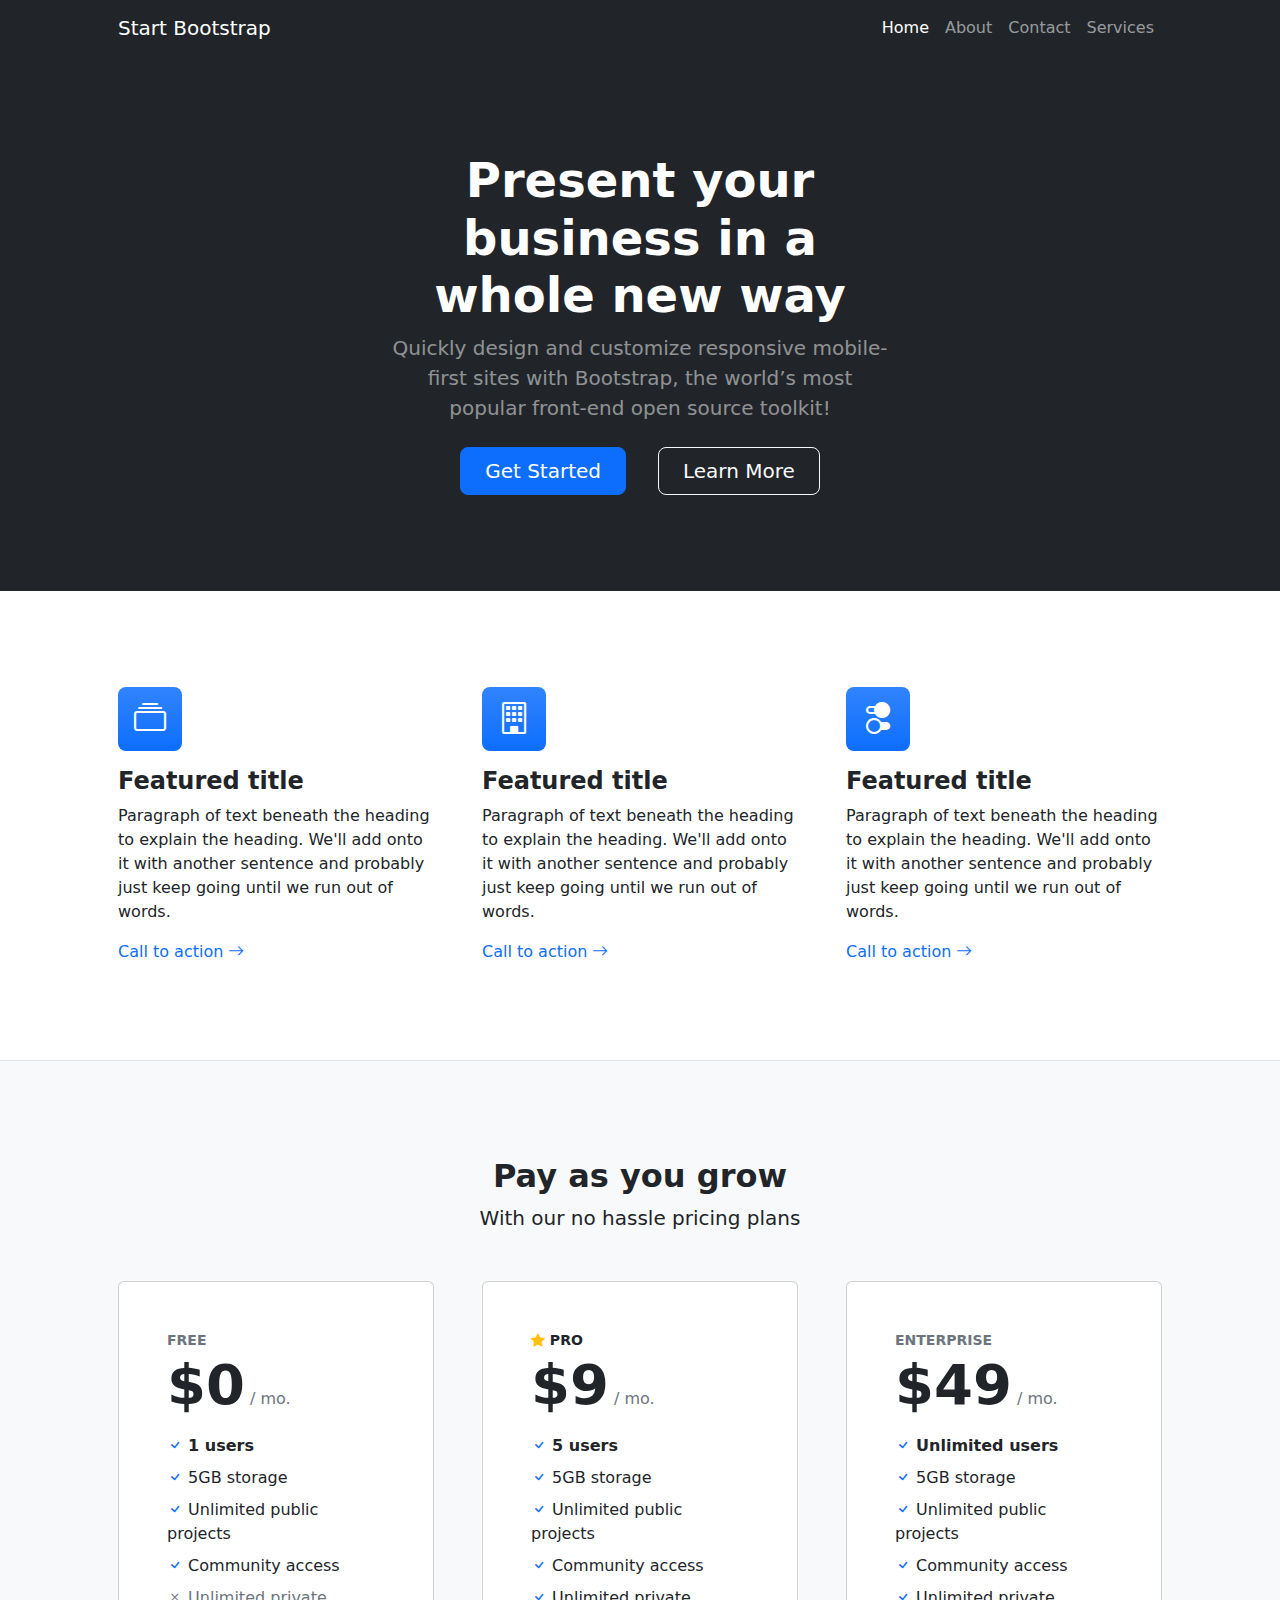
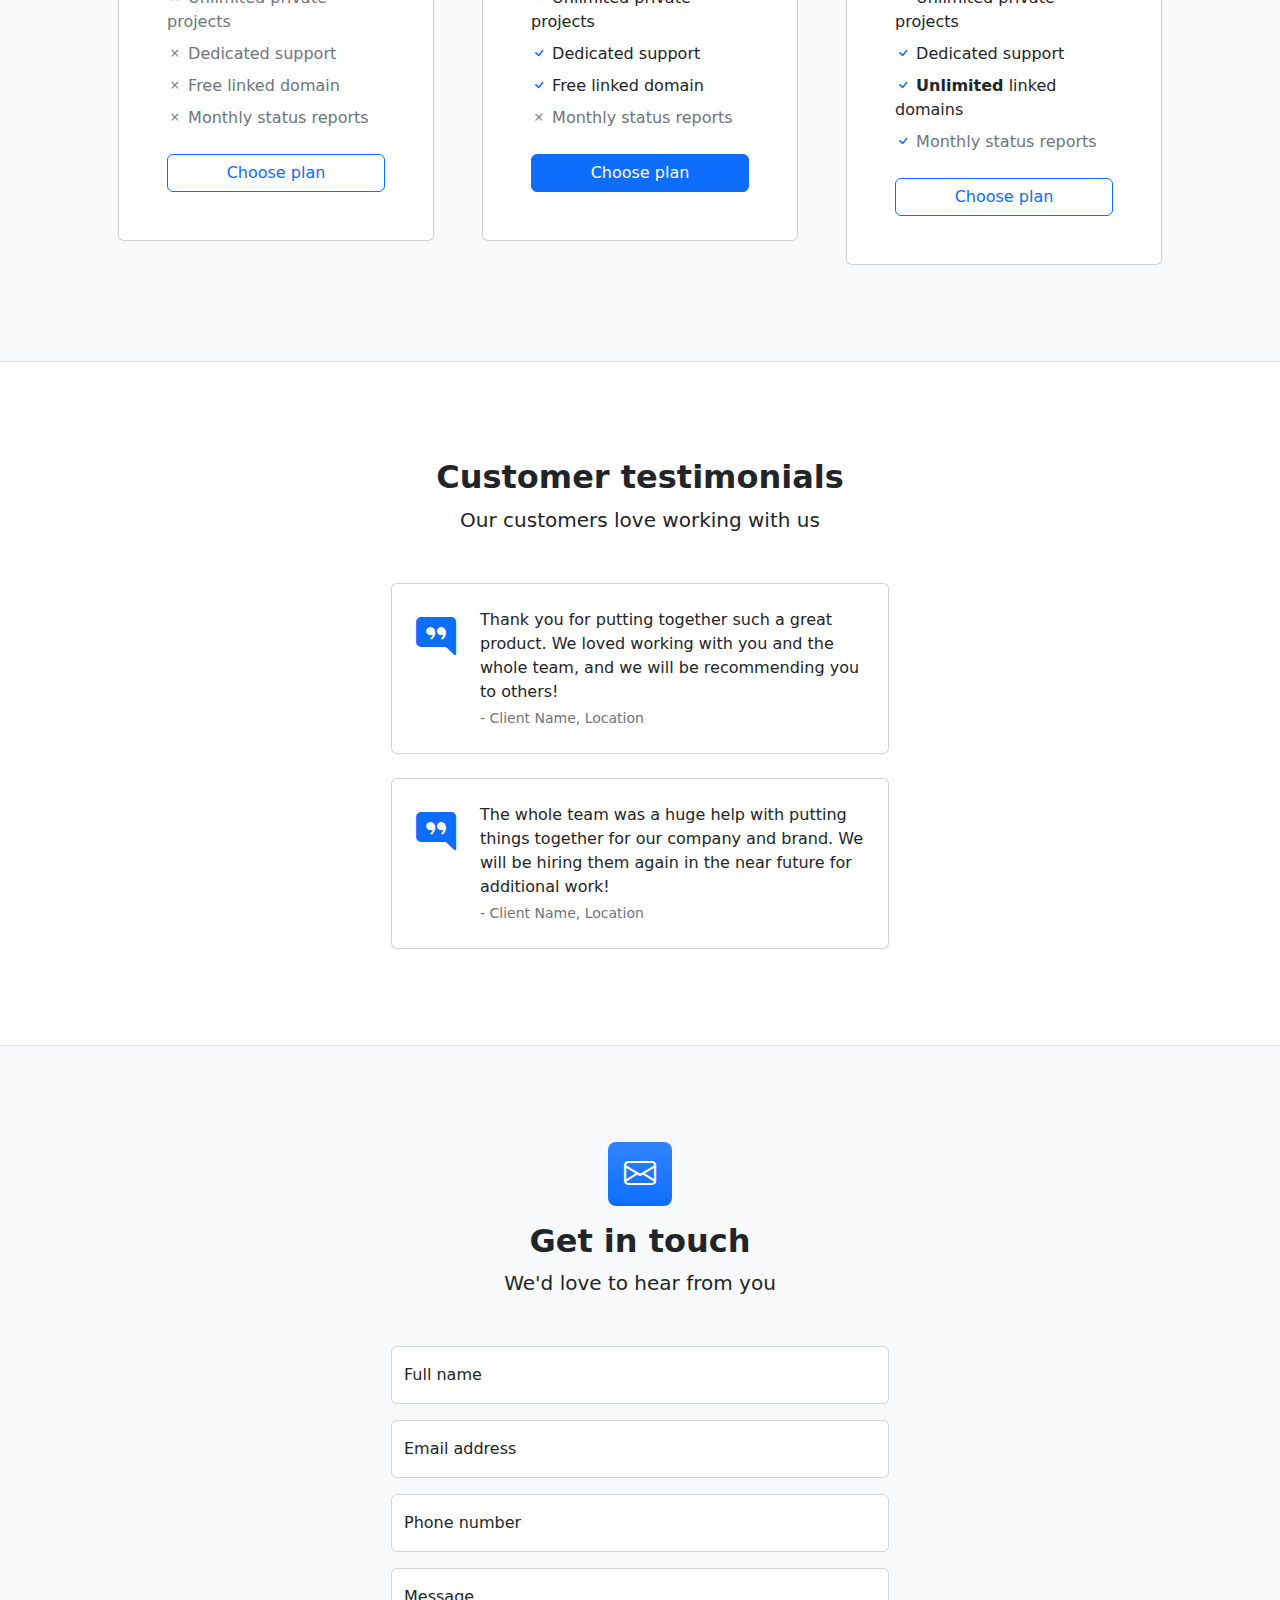
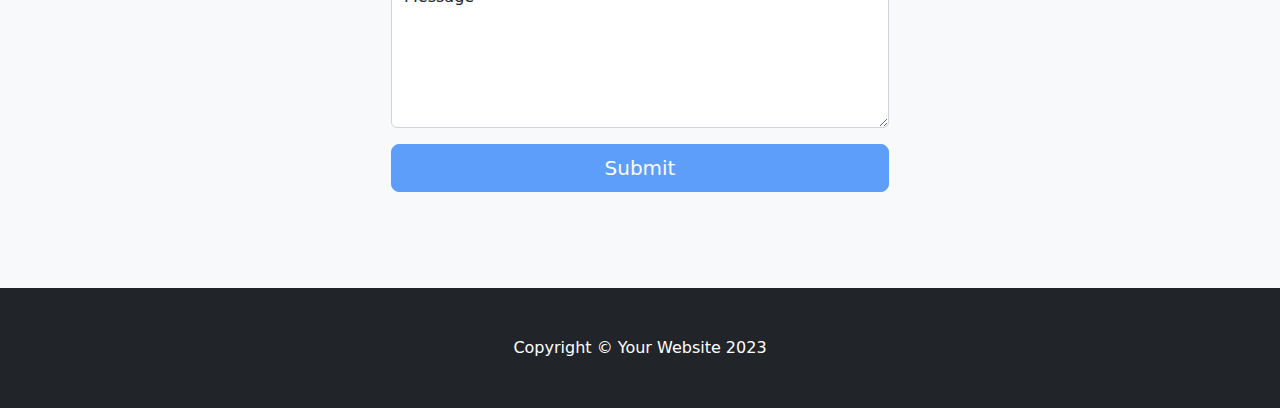
==== startbootstrap-business-frontpage-gh-pages/index.html @ 0285ea14 "Front Page" ====
<!DOCTYPE html>
<html lang="en">
    <head>
        <meta charset="utf-8" />
        <meta name="viewport" content="width=device-width, initial-scale=1, shrink-to-fit=no" />
        <meta name="description" content="" />
        <meta name="author" content="" />
        <title>Business Frontpage - Start Bootstrap Template</title>
        <!-- Favicon-->
        <link rel="icon" type="image/x-icon" href="assets/favicon.ico" />
        <!-- Bootstrap icons-->
        <link href="https://cdn.jsdelivr.net/npm/bootstrap-icons@1.4.1/font/bootstrap-icons.css" rel="stylesheet" />
        <!-- Core theme CSS (includes Bootstrap)-->
        <link href="css/styles.css" rel="stylesheet" />
    </head>
    <body>
        <!-- Responsive navbar-->
        <nav class="navbar navbar-expand-lg navbar-dark bg-dark">
            <div class="container px-5">
                <a class="navbar-brand" href="#!">Start Bootstrap</a>
                <button class="navbar-toggler" type="button" data-bs-toggle="collapse" data-bs-target="#navbarSupportedContent" aria-controls="navbarSupportedContent" aria-expanded="false" aria-label="Toggle navigation"><span class="navbar-toggler-icon"></span></button>
                <div class="collapse navbar-collapse" id="navbarSupportedContent">
                    <ul class="navbar-nav ms-auto mb-2 mb-lg-0">
                        <li class="nav-item"><a class="nav-link active" aria-current="page" href="#!">Home</a></li>
                        <li class="nav-item"><a class="nav-link" href="#!">About</a></li>
                        <li class="nav-item"><a class="nav-link" href="#!">Contact</a></li>
                        <li class="nav-item"><a class="nav-link" href="#!">Services</a></li>
                    </ul>
                </div>
            </div>
        </nav>
        <!-- Header-->
        <header class="bg-dark py-5">
            <div class="container px-5">
                <div class="row gx-5 justify-content-center">
                    <div class="col-lg-6">
                        <div class="text-center my-5">
                            <h1 class="display-5 fw-bolder text-white mb-2">Present your business in a whole new way</h1>
                            <p class="lead text-white-50 mb-4">Quickly design and customize responsive mobile-first sites with Bootstrap, the world’s most popular front-end open source toolkit!</p>
                            <div class="d-grid gap-3 d-sm-flex justify-content-sm-center">
                                <a class="btn btn-primary btn-lg px-4 me-sm-3" href="#features">Get Started</a>
                                <a class="btn btn-outline-light btn-lg px-4" href="#!">Learn More</a>
                            </div>
                        </div>
                    </div>
                </div>
            </div>
        </header>
        <!-- Features section-->
        <section class="py-5 border-bottom" id="features">
            <div class="container px-5 my-5">
                <div class="row gx-5">
                    <div class="col-lg-4 mb-5 mb-lg-0">
                        <div class="feature bg-primary bg-gradient text-white rounded-3 mb-3"><i class="bi bi-collection"></i></div>
                        <h2 class="h4 fw-bolder">Featured title</h2>
                        <p>Paragraph of text beneath the heading to explain the heading. We'll add onto it with another sentence and probably just keep going until we run out of words.</p>
                        <a class="text-decoration-none" href="#!">
                            Call to action
                            <i class="bi bi-arrow-right"></i>
                        </a>
                    </div>
                    <div class="col-lg-4 mb-5 mb-lg-0">
                        <div class="feature bg-primary bg-gradient text-white rounded-3 mb-3"><i class="bi bi-building"></i></div>
                        <h2 class="h4 fw-bolder">Featured title</h2>
                        <p>Paragraph of text beneath the heading to explain the heading. We'll add onto it with another sentence and probably just keep going until we run out of words.</p>
                        <a class="text-decoration-none" href="#!">
                            Call to action
                            <i class="bi bi-arrow-right"></i>
                        </a>
                    </div>
                    <div class="col-lg-4">
                        <div class="feature bg-primary bg-gradient text-white rounded-3 mb-3"><i class="bi bi-toggles2"></i></div>
                        <h2 class="h4 fw-bolder">Featured title</h2>
                        <p>Paragraph of text beneath the heading to explain the heading. We'll add onto it with another sentence and probably just keep going until we run out of words.</p>
                        <a class="text-decoration-none" href="#!">
                            Call to action
                            <i class="bi bi-arrow-right"></i>
                        </a>
                    </div>
                </div>
            </div>
        </section>
        <!-- Pricing section-->
        <section class="bg-light py-5 border-bottom">
            <div class="container px-5 my-5">
                <div class="text-center mb-5">
                    <h2 class="fw-bolder">Pay as you grow</h2>
                    <p class="lead mb-0">With our no hassle pricing plans</p>
                </div>
                <div class="row gx-5 justify-content-center">
                    <!-- Pricing card free-->
                    <div class="col-lg-6 col-xl-4">
                        <div class="card mb-5 mb-xl-0">
                            <div class="card-body p-5">
                                <div class="small text-uppercase fw-bold text-muted">Free</div>
                                <div class="mb-3">
                                    <span class="display-4 fw-bold">$0</span>
                                    <span class="text-muted">/ mo.</span>
                                </div>
                                <ul class="list-unstyled mb-4">
                                    <li class="mb-2">
                                        <i class="bi bi-check text-primary"></i>
                                        <strong>1 users</strong>
                                    </li>
                                    <li class="mb-2">
                                        <i class="bi bi-check text-primary"></i>
                                        5GB storage
                                    </li>
                                    <li class="mb-2">
                                        <i class="bi bi-check text-primary"></i>
                                        Unlimited public projects
                                    </li>
                                    <li class="mb-2">
                                        <i class="bi bi-check text-primary"></i>
                                        Community access
                                    </li>
                                    <li class="mb-2 text-muted">
                                        <i class="bi bi-x"></i>
                                        Unlimited private projects
                                    </li>
                                    <li class="mb-2 text-muted">
                                        <i class="bi bi-x"></i>
                                        Dedicated support
                                    </li>
                                    <li class="mb-2 text-muted">
                                        <i class="bi bi-x"></i>
                                        Free linked domain
                                    </li>
                                    <li class="text-muted">
                                        <i class="bi bi-x"></i>
                                        Monthly status reports
                                    </li>
                                </ul>
                                <div class="d-grid"><a class="btn btn-outline-primary" href="#!">Choose plan</a></div>
                            </div>
                        </div>
                    </div>
                    <!-- Pricing card pro-->
                    <div class="col-lg-6 col-xl-4">
                        <div class="card mb-5 mb-xl-0">
                            <div class="card-body p-5">
                                <div class="small text-uppercase fw-bold">
                                    <i class="bi bi-star-fill text-warning"></i>
                                    Pro
                                </div>
                                <div class="mb-3">
                                    <span class="display-4 fw-bold">$9</span>
                                    <span class="text-muted">/ mo.</span>
                                </div>
                                <ul class="list-unstyled mb-4">
                                    <li class="mb-2">
                                        <i class="bi bi-check text-primary"></i>
                                        <strong>5 users</strong>
                                    </li>
                                    <li class="mb-2">
                                        <i class="bi bi-check text-primary"></i>
                                        5GB storage
                                    </li>
                                    <li class="mb-2">
                                        <i class="bi bi-check text-primary"></i>
                                        Unlimited public projects
                                    </li>
                                    <li class="mb-2">
                                        <i class="bi bi-check text-primary"></i>
                                        Community access
                                    </li>
                                    <li class="mb-2">
                                        <i class="bi bi-check text-primary"></i>
                                        Unlimited private projects
                                    </li>
                                    <li class="mb-2">
                                        <i class="bi bi-check text-primary"></i>
                                        Dedicated support
                                    </li>
                                    <li class="mb-2">
                                        <i class="bi bi-check text-primary"></i>
                                        Free linked domain
                                    </li>
                                    <li class="text-muted">
                                        <i class="bi bi-x"></i>
                                        Monthly status reports
                                    </li>
                                </ul>
                                <div class="d-grid"><a class="btn btn-primary" href="#!">Choose plan</a></div>
                            </div>
                        </div>
                    </div>
                    <!-- Pricing card enterprise-->
                    <div class="col-lg-6 col-xl-4">
                        <div class="card">
                            <div class="card-body p-5">
                                <div class="small text-uppercase fw-bold text-muted">Enterprise</div>
                                <div class="mb-3">
                                    <span class="display-4 fw-bold">$49</span>
                                    <span class="text-muted">/ mo.</span>
                                </div>
                                <ul class="list-unstyled mb-4">
                                    <li class="mb-2">
                                        <i class="bi bi-check text-primary"></i>
                                        <strong>Unlimited users</strong>
                                    </li>
                                    <li class="mb-2">
                                        <i class="bi bi-check text-primary"></i>
                                        5GB storage
                                    </li>
                                    <li class="mb-2">
                                        <i class="bi bi-check text-primary"></i>
                                        Unlimited public projects
                                    </li>
                                    <li class="mb-2">
                                        <i class="bi bi-check text-primary"></i>
                                        Community access
                                    </li>
                                    <li class="mb-2">
                                        <i class="bi bi-check text-primary"></i>
                                        Unlimited private projects
                                    </li>
                                    <li class="mb-2">
                                        <i class="bi bi-check text-primary"></i>
                                        Dedicated support
                                    </li>
                                    <li class="mb-2">
                                        <i class="bi bi-check text-primary"></i>
                                        <strong>Unlimited</strong>
                                        linked domains
                                    </li>
                                    <li class="text-muted">
                                        <i class="bi bi-check text-primary"></i>
                                        Monthly status reports
                                    </li>
                                </ul>
                                <div class="d-grid"><a class="btn btn-outline-primary" href="#!">Choose plan</a></div>
                            </div>
                        </div>
                    </div>
                </div>
            </div>
        </section>
        <!-- Testimonials section-->
        <section class="py-5 border-bottom">
            <div class="container px-5 my-5 px-5">
                <div class="text-center mb-5">
                    <h2 class="fw-bolder">Customer testimonials</h2>
                    <p class="lead mb-0">Our customers love working with us</p>
                </div>
                <div class="row gx-5 justify-content-center">
                    <div class="col-lg-6">
                        <!-- Testimonial 1-->
                        <div class="card mb-4">
                            <div class="card-body p-4">
                                <div class="d-flex">
                                    <div class="flex-shrink-0"><i class="bi bi-chat-right-quote-fill text-primary fs-1"></i></div>
                                    <div class="ms-4">
                                        <p class="mb-1">Thank you for putting together such a great product. We loved working with you and the whole team, and we will be recommending you to others!</p>
                                        <div class="small text-muted">- Client Name, Location</div>
                                    </div>
                                </div>
                            </div>
                        </div>
                        <!-- Testimonial 2-->
                        <div class="card">
                            <div class="card-body p-4">
                                <div class="d-flex">
                                    <div class="flex-shrink-0"><i class="bi bi-chat-right-quote-fill text-primary fs-1"></i></div>
                                    <div class="ms-4">
                                        <p class="mb-1">The whole team was a huge help with putting things together for our company and brand. We will be hiring them again in the near future for additional work!</p>
                                        <div class="small text-muted">- Client Name, Location</div>
                                    </div>
                                </div>
                            </div>
                        </div>
                    </div>
                </div>
            </div>
        </section>
        <!-- Contact section-->
        <section class="bg-light py-5">
            <div class="container px-5 my-5 px-5">
                <div class="text-center mb-5">
                    <div class="feature bg-primary bg-gradient text-white rounded-3 mb-3"><i class="bi bi-envelope"></i></div>
                    <h2 class="fw-bolder">Get in touch</h2>
                    <p class="lead mb-0">We'd love to hear from you</p>
                </div>
                <div class="row gx-5 justify-content-center">
                    <div class="col-lg-6">
                        <!-- * * * * * * * * * * * * * * *-->
                        <!-- * * SB Forms Contact Form * *-->
                        <!-- * * * * * * * * * * * * * * *-->
                        <!-- This form is pre-integrated with SB Forms.-->
                        <!-- To make this form functional, sign up at-->
                        <!-- https://startbootstrap.com/solution/contact-forms-->
                        <!-- to get an API token!-->
                        <form id="contactForm" data-sb-form-api-token="API_TOKEN">
                            <!-- Name input-->
                            <div class="form-floating mb-3">
                                <input class="form-control" id="name" type="text" placeholder="Enter your name..." data-sb-validations="required" />
                                <label for="name">Full name</label>
                                <div class="invalid-feedback" data-sb-feedback="name:required">A name is required.</div>
                            </div>
                            <!-- Email address input-->
                            <div class="form-floating mb-3">
                                <input class="form-control" id="email" type="email" placeholder="name@example.com" data-sb-validations="required,email" />
                                <label for="email">Email address</label>
                                <div class="invalid-feedback" data-sb-feedback="email:required">An email is required.</div>
                                <div class="invalid-feedback" data-sb-feedback="email:email">Email is not valid.</div>
                            </div>
                            <!-- Phone number input-->
                            <div class="form-floating mb-3">
                                <input class="form-control" id="phone" type="tel" placeholder="(123) 456-7890" data-sb-validations="required" />
                                <label for="phone">Phone number</label>
                                <div class="invalid-feedback" data-sb-feedback="phone:required">A phone number is required.</div>
                            </div>
                            <!-- Message input-->
                            <div class="form-floating mb-3">
                                <textarea class="form-control" id="message" type="text" placeholder="Enter your message here..." style="height: 10rem" data-sb-validations="required"></textarea>
                                <label for="message">Message</label>
                                <div class="invalid-feedback" data-sb-feedback="message:required">A message is required.</div>
                            </div>
                            <!-- Submit success message-->
                            <!---->
                            <!-- This is what your users will see when the form-->
                            <!-- has successfully submitted-->
                            <div class="d-none" id="submitSuccessMessage">
                                <div class="text-center mb-3">
                                    <div class="fw-bolder">Form submission successful!</div>
                                    To activate this form, sign up at
                                    <br />
                                    <a href="https://startbootstrap.com/solution/contact-forms">https://startbootstrap.com/solution/contact-forms</a>
                                </div>
                            </div>
                            <!-- Submit error message-->
                            <!---->
                            <!-- This is what your users will see when there is-->
                            <!-- an error submitting the form-->
                            <div class="d-none" id="submitErrorMessage"><div class="text-center text-danger mb-3">Error sending message!</div></div>
                            <!-- Submit Button-->
                            <div class="d-grid"><button class="btn btn-primary btn-lg disabled" id="submitButton" type="submit">Submit</button></div>
                        </form>
                    </div>
                </div>
            </div>
        </section>
        <!-- Footer-->
        <footer class="py-5 bg-dark">
            <div class="container px-5"><p class="m-0 text-center text-white">Copyright &copy; Your Website 2023</p></div>
        </footer>
        <!-- Bootstrap core JS-->
        <script src="https://cdn.jsdelivr.net/npm/bootstrap@5.2.3/dist/js/bootstrap.bundle.min.js"></script>
        <!-- Core theme JS-->
        <script src="js/scripts.js"></script>
        <!-- * * * * * * * * * * * * * * * * * * * * * * * * * * * * * * * * * * * * * * * *-->
        <!-- * *                               SB Forms JS                               * *-->
        <!-- * * Activate your form at https://startbootstrap.com/solution/contact-forms * *-->
        <!-- * * * * * * * * * * * * * * * * * * * * * * * * * * * * * * * * * * * * * * * *-->
        <script src="https://cdn.startbootstrap.com/sb-forms-latest.js"></script>
    </body>
</html>
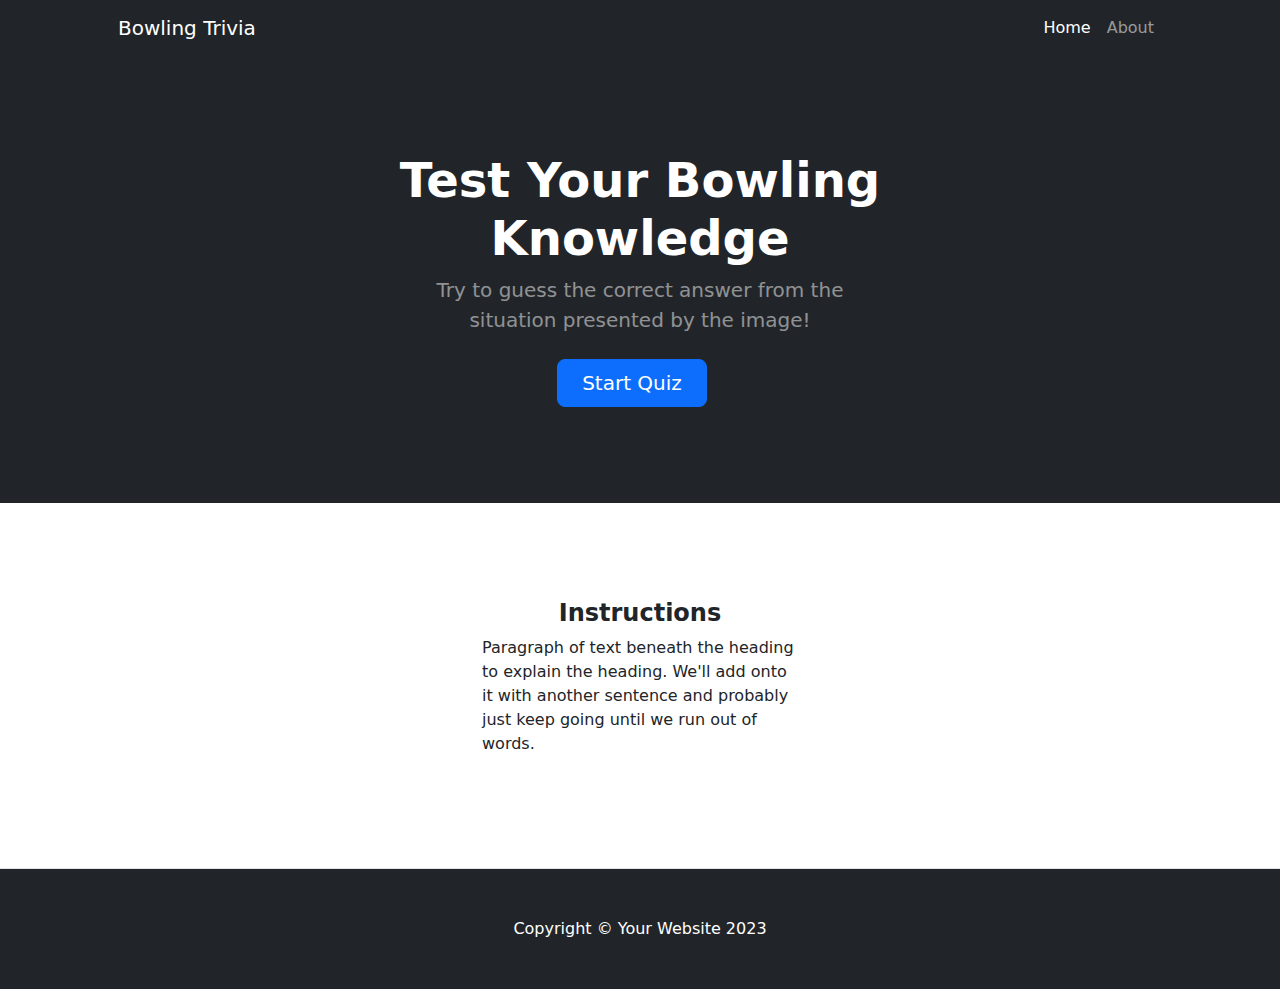
==== commit ba85602a: "Collaborted with Sheldon in a call to create the page templates." ====
--- a/startbootstrap-business-frontpage-gh-pages/index.html
+++ b/startbootstrap-business-frontpage-gh-pages/index.html
@@ -17,14 +17,12 @@
         <!-- Responsive navbar-->
         <nav class="navbar navbar-expand-lg navbar-dark bg-dark">
             <div class="container px-5">
-                <a class="navbar-brand" href="#!">Start Bootstrap</a>
+                <a class="navbar-brand" href="#!">Bowling Trivia</a>
                 <button class="navbar-toggler" type="button" data-bs-toggle="collapse" data-bs-target="#navbarSupportedContent" aria-controls="navbarSupportedContent" aria-expanded="false" aria-label="Toggle navigation"><span class="navbar-toggler-icon"></span></button>
                 <div class="collapse navbar-collapse" id="navbarSupportedContent">
                     <ul class="navbar-nav ms-auto mb-2 mb-lg-0">
                         <li class="nav-item"><a class="nav-link active" aria-current="page" href="#!">Home</a></li>
                         <li class="nav-item"><a class="nav-link" href="#!">About</a></li>
-                        <li class="nav-item"><a class="nav-link" href="#!">Contact</a></li>
-                        <li class="nav-item"><a class="nav-link" href="#!">Services</a></li>
                     </ul>
                 </div>
             </div>
@@ -35,11 +33,11 @@
                 <div class="row gx-5 justify-content-center">
                     <div class="col-lg-6">
                         <div class="text-center my-5">
-                            <h1 class="display-5 fw-bolder text-white mb-2">Present your business in a whole new way</h1>
-                            <p class="lead text-white-50 mb-4">Quickly design and customize responsive mobile-first sites with Bootstrap, the world’s most popular front-end open source toolkit!</p>
+                            <h1 class="display-5 fw-bolder text-white mb-2">Test Your Bowling Knowledge</h1>
+                            <p class="lead text-white-50 mb-4">Try to guess the correct answer from the situation presented by the image!</p>
                             <div class="d-grid gap-3 d-sm-flex justify-content-sm-center">
-                                <a class="btn btn-primary btn-lg px-4 me-sm-3" href="#features">Get Started</a>
-                                <a class="btn btn-outline-light btn-lg px-4" href="#!">Learn More</a>
+                                <a class="btn btn-primary btn-lg px-4 me-sm-3" href="#features">Start Quiz</a>
+                                <!-- <a class="btn btn-outline-light btn-lg px-4" href="#!">Learn More</a> -->
                             </div>
                         </div>
                     </div>
@@ -51,291 +49,22 @@
             <div class="container px-5 my-5">
                 <div class="row gx-5">
                     <div class="col-lg-4 mb-5 mb-lg-0">
-                        <div class="feature bg-primary bg-gradient text-white rounded-3 mb-3"><i class="bi bi-collection"></i></div>
-                        <h2 class="h4 fw-bolder">Featured title</h2>
-                        <p>Paragraph of text beneath the heading to explain the heading. We'll add onto it with another sentence and probably just keep going until we run out of words.</p>
-                        <a class="text-decoration-none" href="#!">
+                        <!-- <div class="feature bg-primary bg-gradient text-white rounded-3 mb-3"><i class="bi bi-collection"></i></div> -->
+                        <h2 class="h4 fw-bolder"></h2>
+                        <p></p>
+                        <!-- <a class="text-decoration-none" href="#!">
                             Call to action
                             <i class="bi bi-arrow-right"></i>
-                        </a>
+                        </a> -->
                     </div>
-                    <div class="col-lg-4 mb-5 mb-lg-0">
-                        <div class="feature bg-primary bg-gradient text-white rounded-3 mb-3"><i class="bi bi-building"></i></div>
-                        <h2 class="h4 fw-bolder">Featured title</h2>
+                    <div class="col-lg-4">
+                        <!-- <div class="feature bg-primary bg-gradient text-white rounded-3 mb-3"><i class="bi bi-toggles2"></i></div> -->
+                        <h2 class="h4 fw-bolder" style="text-align: center;">Instructions</h2>
                         <p>Paragraph of text beneath the heading to explain the heading. We'll add onto it with another sentence and probably just keep going until we run out of words.</p>
-                        <a class="text-decoration-none" href="#!">
+                        <!-- <a class="text-decoration-none" href="#!">
                             Call to action
                             <i class="bi bi-arrow-right"></i>
-                        </a>
-                    </div>
-                    <div class="col-lg-4">
-                        <div class="feature bg-primary bg-gradient text-white rounded-3 mb-3"><i class="bi bi-toggles2"></i></div>
-                        <h2 class="h4 fw-bolder">Featured title</h2>
-                        <p>Paragraph of text beneath the heading to explain the heading. We'll add onto it with another sentence and probably just keep going until we run out of words.</p>
-                        <a class="text-decoration-none" href="#!">
-                            Call to action
-                            <i class="bi bi-arrow-right"></i>
-                        </a>
-                    </div>
-                </div>
-            </div>
-        </section>
-        <!-- Pricing section-->
-        <section class="bg-light py-5 border-bottom">
-            <div class="container px-5 my-5">
-                <div class="text-center mb-5">
-                    <h2 class="fw-bolder">Pay as you grow</h2>
-                    <p class="lead mb-0">With our no hassle pricing plans</p>
-                </div>
-                <div class="row gx-5 justify-content-center">
-                    <!-- Pricing card free-->
-                    <div class="col-lg-6 col-xl-4">
-                        <div class="card mb-5 mb-xl-0">
-                            <div class="card-body p-5">
-                                <div class="small text-uppercase fw-bold text-muted">Free</div>
-                                <div class="mb-3">
-                                    <span class="display-4 fw-bold">$0</span>
-                                    <span class="text-muted">/ mo.</span>
-                                </div>
-                                <ul class="list-unstyled mb-4">
-                                    <li class="mb-2">
-                                        <i class="bi bi-check text-primary"></i>
-                                        <strong>1 users</strong>
-                                    </li>
-                                    <li class="mb-2">
-                                        <i class="bi bi-check text-primary"></i>
-                                        5GB storage
-                                    </li>
-                                    <li class="mb-2">
-                                        <i class="bi bi-check text-primary"></i>
-                                        Unlimited public projects
-                                    </li>
-                                    <li class="mb-2">
-                                        <i class="bi bi-check text-primary"></i>
-                                        Community access
-                                    </li>
-                                    <li class="mb-2 text-muted">
-                                        <i class="bi bi-x"></i>
-                                        Unlimited private projects
-                                    </li>
-                                    <li class="mb-2 text-muted">
-                                        <i class="bi bi-x"></i>
-                                        Dedicated support
-                                    </li>
-                                    <li class="mb-2 text-muted">
-                                        <i class="bi bi-x"></i>
-                                        Free linked domain
-                                    </li>
-                                    <li class="text-muted">
-                                        <i class="bi bi-x"></i>
-                                        Monthly status reports
-                                    </li>
-                                </ul>
-                                <div class="d-grid"><a class="btn btn-outline-primary" href="#!">Choose plan</a></div>
-                            </div>
-                        </div>
-                    </div>
-                    <!-- Pricing card pro-->
-                    <div class="col-lg-6 col-xl-4">
-                        <div class="card mb-5 mb-xl-0">
-                            <div class="card-body p-5">
-                                <div class="small text-uppercase fw-bold">
-                                    <i class="bi bi-star-fill text-warning"></i>
-                                    Pro
-                                </div>
-                                <div class="mb-3">
-                                    <span class="display-4 fw-bold">$9</span>
-                                    <span class="text-muted">/ mo.</span>
-                                </div>
-                                <ul class="list-unstyled mb-4">
-                                    <li class="mb-2">
-                                        <i class="bi bi-check text-primary"></i>
-                                        <strong>5 users</strong>
-                                    </li>
-                                    <li class="mb-2">
-                                        <i class="bi bi-check text-primary"></i>
-                                        5GB storage
-                                    </li>
-                                    <li class="mb-2">
-                                        <i class="bi bi-check text-primary"></i>
-                                        Unlimited public projects
-                                    </li>
-                                    <li class="mb-2">
-                                        <i class="bi bi-check text-primary"></i>
-                                        Community access
-                                    </li>
-                                    <li class="mb-2">
-                                        <i class="bi bi-check text-primary"></i>
-                                        Unlimited private projects
-                                    </li>
-                                    <li class="mb-2">
-                                        <i class="bi bi-check text-primary"></i>
-                                        Dedicated support
-                                    </li>
-                                    <li class="mb-2">
-                                        <i class="bi bi-check text-primary"></i>
-                                        Free linked domain
-                                    </li>
-                                    <li class="text-muted">
-                                        <i class="bi bi-x"></i>
-                                        Monthly status reports
-                                    </li>
-                                </ul>
-                                <div class="d-grid"><a class="btn btn-primary" href="#!">Choose plan</a></div>
-                            </div>
-                        </div>
-                    </div>
-                    <!-- Pricing card enterprise-->
-                    <div class="col-lg-6 col-xl-4">
-                        <div class="card">
-                            <div class="card-body p-5">
-                                <div class="small text-uppercase fw-bold text-muted">Enterprise</div>
-                                <div class="mb-3">
-                                    <span class="display-4 fw-bold">$49</span>
-                                    <span class="text-muted">/ mo.</span>
-                                </div>
-                                <ul class="list-unstyled mb-4">
-                                    <li class="mb-2">
-                                        <i class="bi bi-check text-primary"></i>
-                                        <strong>Unlimited users</strong>
-                                    </li>
-                                    <li class="mb-2">
-                                        <i class="bi bi-check text-primary"></i>
-                                        5GB storage
-                                    </li>
-                                    <li class="mb-2">
-                                        <i class="bi bi-check text-primary"></i>
-                                        Unlimited public projects
-                                    </li>
-                                    <li class="mb-2">
-                                        <i class="bi bi-check text-primary"></i>
-                                        Community access
-                                    </li>
-                                    <li class="mb-2">
-                                        <i class="bi bi-check text-primary"></i>
-                                        Unlimited private projects
-                                    </li>
-                                    <li class="mb-2">
-                                        <i class="bi bi-check text-primary"></i>
-                                        Dedicated support
-                                    </li>
-                                    <li class="mb-2">
-                                        <i class="bi bi-check text-primary"></i>
-                                        <strong>Unlimited</strong>
-                                        linked domains
-                                    </li>
-                                    <li class="text-muted">
-                                        <i class="bi bi-check text-primary"></i>
-                                        Monthly status reports
-                                    </li>
-                                </ul>
-                                <div class="d-grid"><a class="btn btn-outline-primary" href="#!">Choose plan</a></div>
-                            </div>
-                        </div>
-                    </div>
-                </div>
-            </div>
-        </section>
-        <!-- Testimonials section-->
-        <section class="py-5 border-bottom">
-            <div class="container px-5 my-5 px-5">
-                <div class="text-center mb-5">
-                    <h2 class="fw-bolder">Customer testimonials</h2>
-                    <p class="lead mb-0">Our customers love working with us</p>
-                </div>
-                <div class="row gx-5 justify-content-center">
-                    <div class="col-lg-6">
-                        <!-- Testimonial 1-->
-                        <div class="card mb-4">
-                            <div class="card-body p-4">
-                                <div class="d-flex">
-                                    <div class="flex-shrink-0"><i class="bi bi-chat-right-quote-fill text-primary fs-1"></i></div>
-                                    <div class="ms-4">
-                                        <p class="mb-1">Thank you for putting together such a great product. We loved working with you and the whole team, and we will be recommending you to others!</p>
-                                        <div class="small text-muted">- Client Name, Location</div>
-                                    </div>
-                                </div>
-                            </div>
-                        </div>
-                        <!-- Testimonial 2-->
-                        <div class="card">
-                            <div class="card-body p-4">
-                                <div class="d-flex">
-                                    <div class="flex-shrink-0"><i class="bi bi-chat-right-quote-fill text-primary fs-1"></i></div>
-                                    <div class="ms-4">
-                                        <p class="mb-1">The whole team was a huge help with putting things together for our company and brand. We will be hiring them again in the near future for additional work!</p>
-                                        <div class="small text-muted">- Client Name, Location</div>
-                                    </div>
-                                </div>
-                            </div>
-                        </div>
-                    </div>
-                </div>
-            </div>
-        </section>
-        <!-- Contact section-->
-        <section class="bg-light py-5">
-            <div class="container px-5 my-5 px-5">
-                <div class="text-center mb-5">
-                    <div class="feature bg-primary bg-gradient text-white rounded-3 mb-3"><i class="bi bi-envelope"></i></div>
-                    <h2 class="fw-bolder">Get in touch</h2>
-                    <p class="lead mb-0">We'd love to hear from you</p>
-                </div>
-                <div class="row gx-5 justify-content-center">
-                    <div class="col-lg-6">
-                        <!-- * * * * * * * * * * * * * * *-->
-                        <!-- * * SB Forms Contact Form * *-->
-                        <!-- * * * * * * * * * * * * * * *-->
-                        <!-- This form is pre-integrated with SB Forms.-->
-                        <!-- To make this form functional, sign up at-->
-                        <!-- https://startbootstrap.com/solution/contact-forms-->
-                        <!-- to get an API token!-->
-                        <form id="contactForm" data-sb-form-api-token="API_TOKEN">
-                            <!-- Name input-->
-                            <div class="form-floating mb-3">
-                                <input class="form-control" id="name" type="text" placeholder="Enter your name..." data-sb-validations="required" />
-                                <label for="name">Full name</label>
-                                <div class="invalid-feedback" data-sb-feedback="name:required">A name is required.</div>
-                            </div>
-                            <!-- Email address input-->
-                            <div class="form-floating mb-3">
-                                <input class="form-control" id="email" type="email" placeholder="name@example.com" data-sb-validations="required,email" />
-                                <label for="email">Email address</label>
-                                <div class="invalid-feedback" data-sb-feedback="email:required">An email is required.</div>
-                                <div class="invalid-feedback" data-sb-feedback="email:email">Email is not valid.</div>
-                            </div>
-                            <!-- Phone number input-->
-                            <div class="form-floating mb-3">
-                                <input class="form-control" id="phone" type="tel" placeholder="(123) 456-7890" data-sb-validations="required" />
-                                <label for="phone">Phone number</label>
-                                <div class="invalid-feedback" data-sb-feedback="phone:required">A phone number is required.</div>
-                            </div>
-                            <!-- Message input-->
-                            <div class="form-floating mb-3">
-                                <textarea class="form-control" id="message" type="text" placeholder="Enter your message here..." style="height: 10rem" data-sb-validations="required"></textarea>
-                                <label for="message">Message</label>
-                                <div class="invalid-feedback" data-sb-feedback="message:required">A message is required.</div>
-                            </div>
-                            <!-- Submit success message-->
-                            <!---->
-                            <!-- This is what your users will see when the form-->
-                            <!-- has successfully submitted-->
-                            <div class="d-none" id="submitSuccessMessage">
-                                <div class="text-center mb-3">
-                                    <div class="fw-bolder">Form submission successful!</div>
-                                    To activate this form, sign up at
-                                    <br />
-                                    <a href="https://startbootstrap.com/solution/contact-forms">https://startbootstrap.com/solution/contact-forms</a>
-                                </div>
-                            </div>
-                            <!-- Submit error message-->
-                            <!---->
-                            <!-- This is what your users will see when there is-->
-                            <!-- an error submitting the form-->
-                            <div class="d-none" id="submitErrorMessage"><div class="text-center text-danger mb-3">Error sending message!</div></div>
-                            <!-- Submit Button-->
-                            <div class="d-grid"><button class="btn btn-primary btn-lg disabled" id="submitButton" type="submit">Submit</button></div>
-                        </form>
+                        </a> -->
                     </div>
                 </div>
             </div>
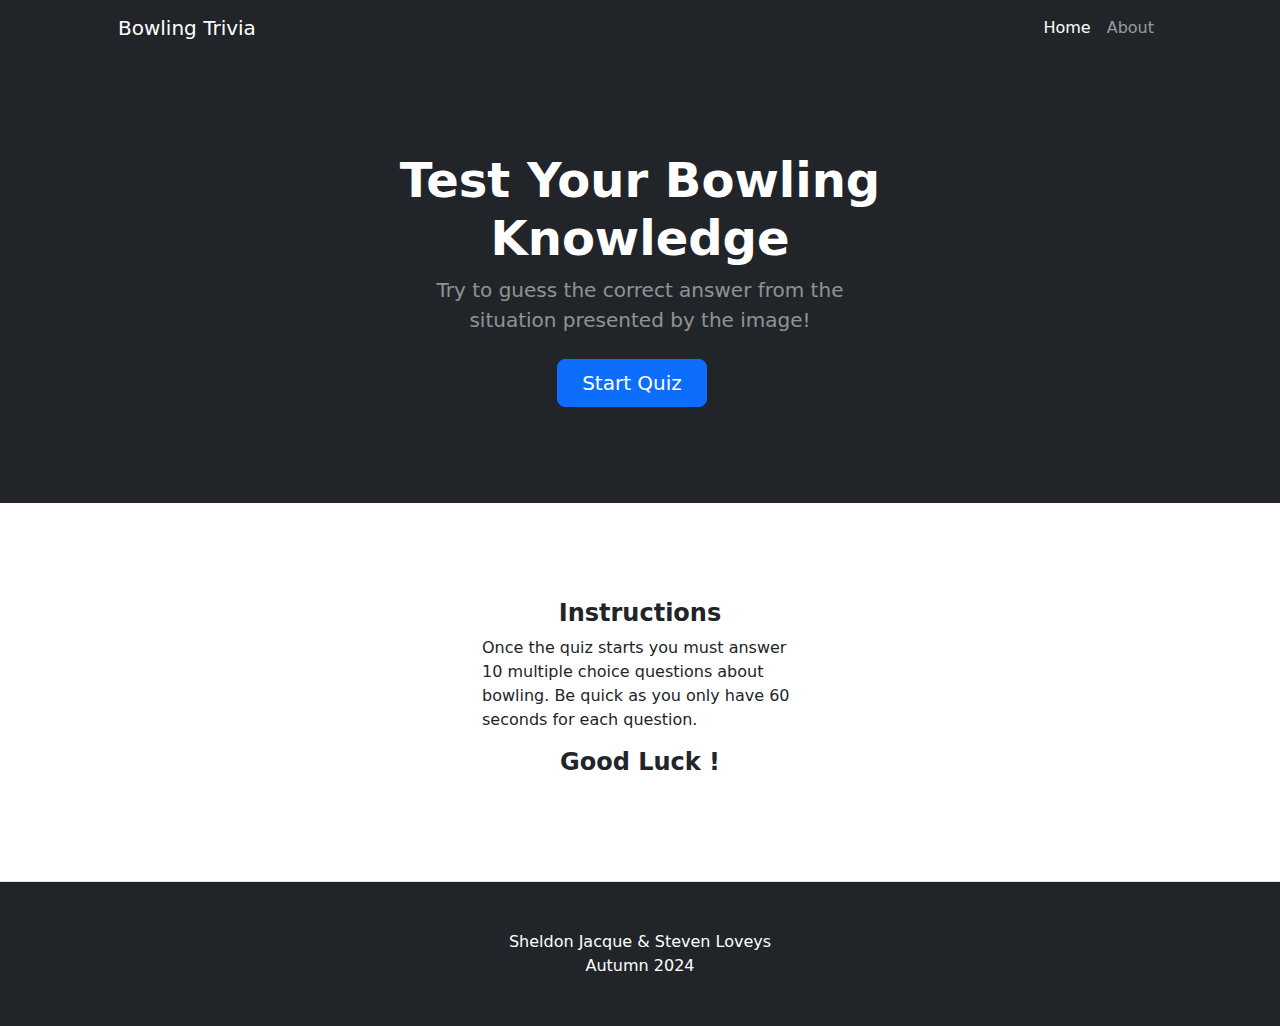
==== commit 8144032f: "Merge pull request #2 from CSheldn/main" ====
--- a/startbootstrap-business-frontpage-gh-pages/index.html
+++ b/startbootstrap-business-frontpage-gh-pages/index.html
@@ -59,8 +59,9 @@
                     </div>
                     <div class="col-lg-4">
                         <!-- <div class="feature bg-primary bg-gradient text-white rounded-3 mb-3"><i class="bi bi-toggles2"></i></div> -->
-                        <h2 class="h4 fw-bolder" style="text-align: center;">Instructions</h2>
-                        <p>Paragraph of text beneath the heading to explain the heading. We'll add onto it with another sentence and probably just keep going until we run out of words.</p>
+                        <h2 class="h4 fw-bolder text-center">Instructions</h2>
+                        <p>Once the quiz starts you must answer 10 multiple choice questions about bowling. Be quick as you only have 60 seconds for each question.</p>
+                        <h2 class="h4 fw-bolder text-center">Good Luck !</h2>
                         <!-- <a class="text-decoration-none" href="#!">
                             Call to action
                             <i class="bi bi-arrow-right"></i>
@@ -71,7 +72,10 @@
         </section>
         <!-- Footer-->
         <footer class="py-5 bg-dark">
-            <div class="container px-5"><p class="m-0 text-center text-white">Copyright &copy; Your Website 2023</p></div>
+            <div class="container px-5">
+                <p class="m-0 text-center text-white">Sheldon Jacque & Steven Loveys</p>
+                <p class="m-0 text-center text-white">Autumn 2024</p>
+            </div>
         </footer>
         <!-- Bootstrap core JS-->
         <script src="https://cdn.jsdelivr.net/npm/bootstrap@5.2.3/dist/js/bootstrap.bundle.min.js"></script>
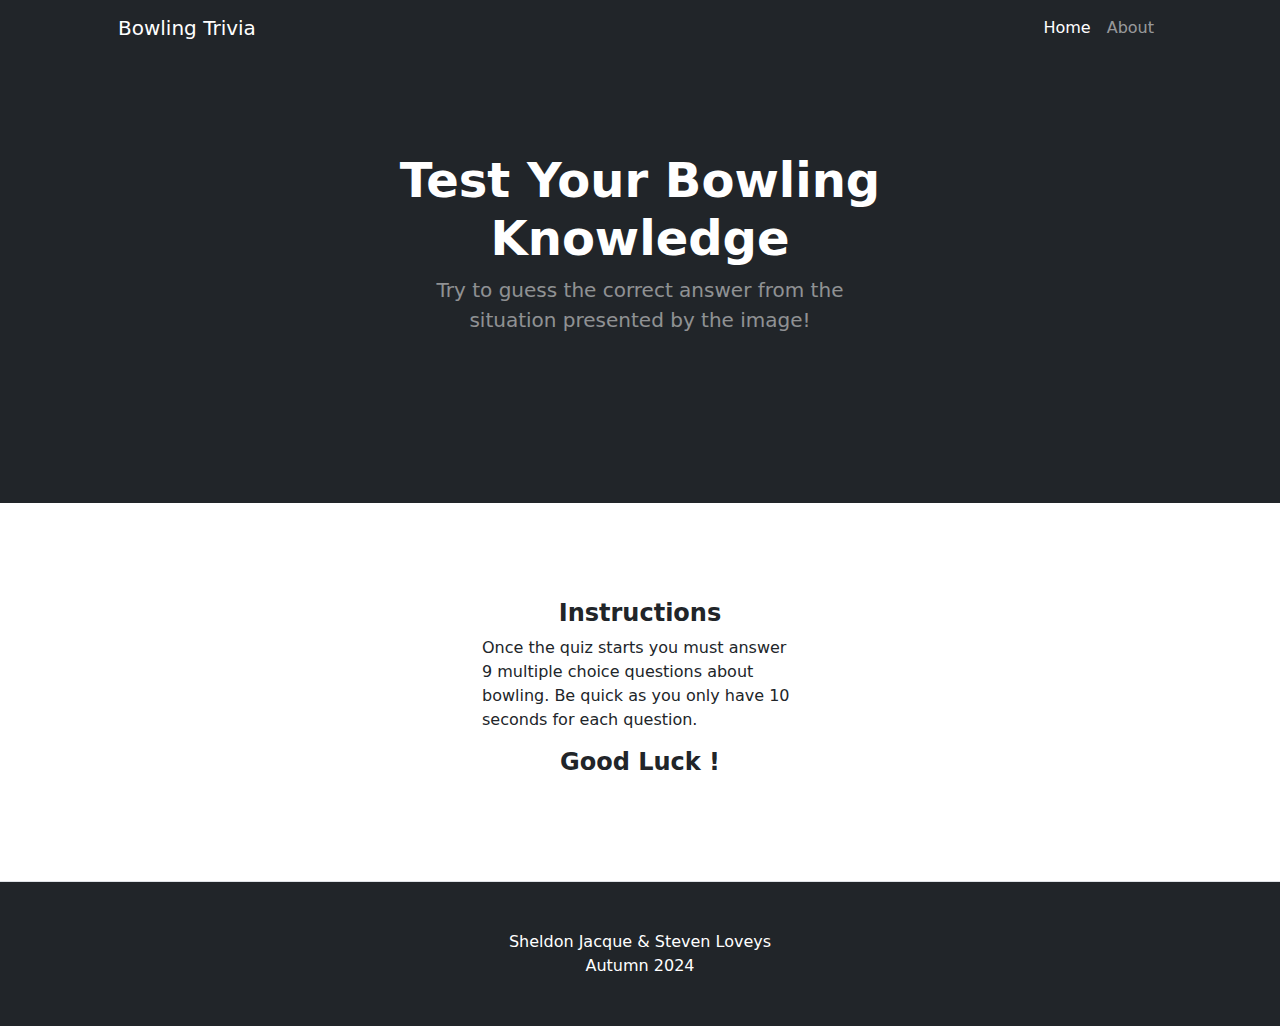
==== commit a243e422: "Added timer to each question." ====
--- a/startbootstrap-business-frontpage-gh-pages/index.html
+++ b/startbootstrap-business-frontpage-gh-pages/index.html
@@ -21,8 +21,8 @@
                 <button class="navbar-toggler" type="button" data-bs-toggle="collapse" data-bs-target="#navbarSupportedContent" aria-controls="navbarSupportedContent" aria-expanded="false" aria-label="Toggle navigation"><span class="navbar-toggler-icon"></span></button>
                 <div class="collapse navbar-collapse" id="navbarSupportedContent">
                     <ul class="navbar-nav ms-auto mb-2 mb-lg-0">
-                        <li class="nav-item"><a class="nav-link active" aria-current="page" href="#!">Home</a></li>
-                        <li class="nav-item"><a class="nav-link" href="#!">About</a></li>
+                        <li class="nav-item"><a class="nav-link active" aria-current="page" href="../startbootstrap-business-frontpage-gh-pages/index.html">Home</a></li>
+                        <li class="nav-item"><a class="nav-link" href="#!" id="aboutPage">About</a></li>
                     </ul>
                 </div>
             </div>
@@ -36,7 +36,7 @@
                             <h1 class="display-5 fw-bolder text-white mb-2">Test Your Bowling Knowledge</h1>
                             <p class="lead text-white-50 mb-4">Try to guess the correct answer from the situation presented by the image!</p>
                             <div class="d-grid gap-3 d-sm-flex justify-content-sm-center">
-                                <a class="btn btn-primary btn-lg px-4 me-sm-3" href="#features">Start Quiz</a>
+                                <a class="btn button btn-lg px-4 me-sm-3" href="../startbootstrap-small-business-gh-pages/index.html">Start Quiz</a>
                                 <!-- <a class="btn btn-outline-light btn-lg px-4" href="#!">Learn More</a> -->
                             </div>
                         </div>
@@ -60,7 +60,7 @@
                     <div class="col-lg-4">
                         <!-- <div class="feature bg-primary bg-gradient text-white rounded-3 mb-3"><i class="bi bi-toggles2"></i></div> -->
                         <h2 class="h4 fw-bolder text-center">Instructions</h2>
-                        <p>Once the quiz starts you must answer 10 multiple choice questions about bowling. Be quick as you only have 60 seconds for each question.</p>
+                        <p>Once the quiz starts you must answer 9 multiple choice questions about bowling. Be quick as you only have 10 seconds for each question.</p>
                         <h2 class="h4 fw-bolder text-center">Good Luck !</h2>
                         <!-- <a class="text-decoration-none" href="#!">
                             Call to action
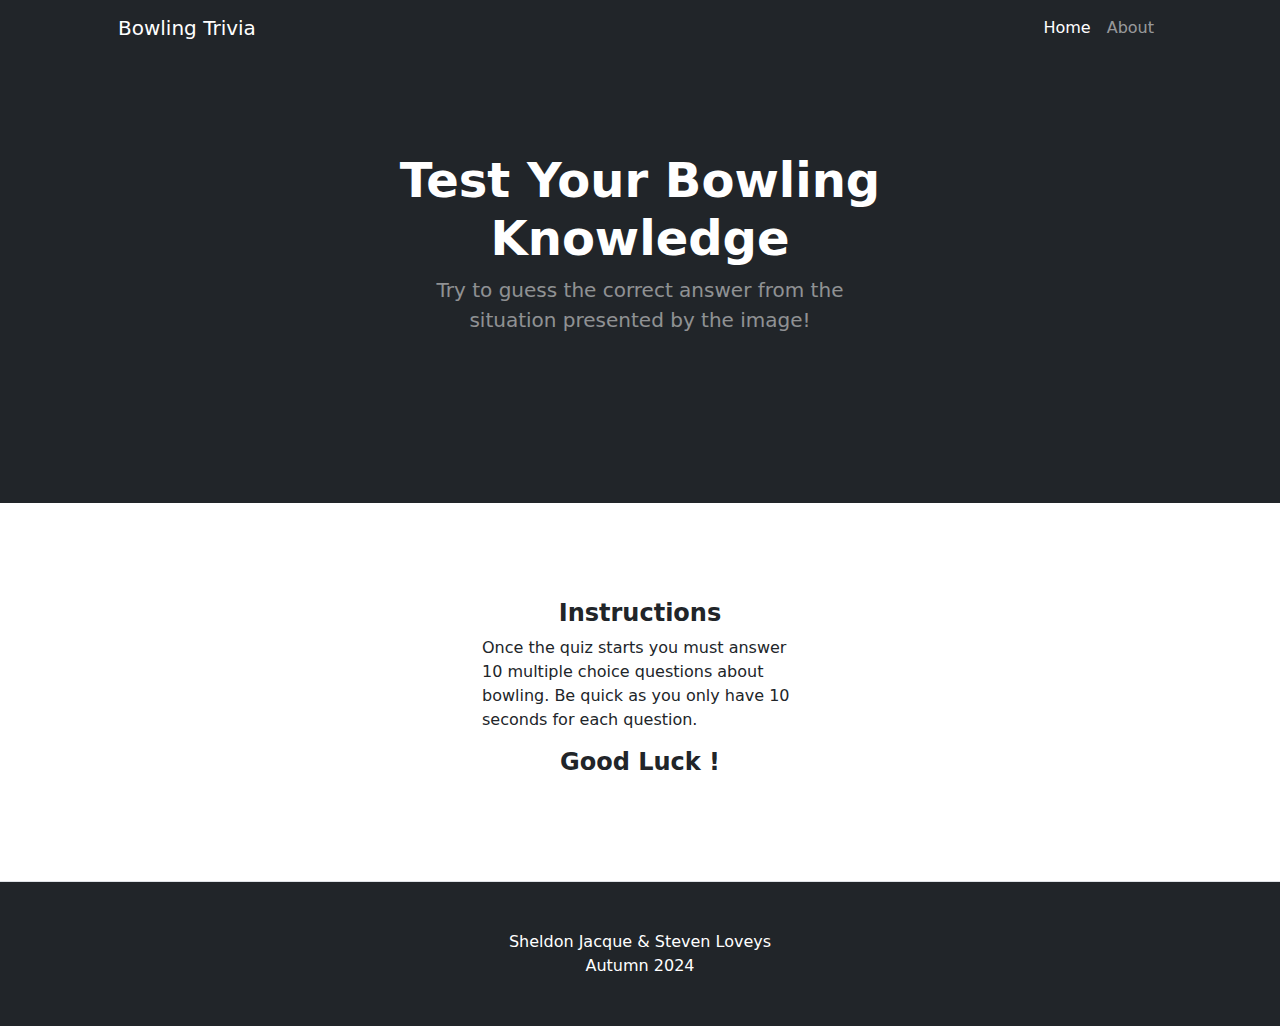
==== commit 96e32e68: "Made it so score and timer update on final page and changes message and image based upon score" ====
--- a/startbootstrap-business-frontpage-gh-pages/index.html
+++ b/startbootstrap-business-frontpage-gh-pages/index.html
@@ -60,7 +60,7 @@
                     <div class="col-lg-4">
                         <!-- <div class="feature bg-primary bg-gradient text-white rounded-3 mb-3"><i class="bi bi-toggles2"></i></div> -->
                         <h2 class="h4 fw-bolder text-center">Instructions</h2>
-                        <p>Once the quiz starts you must answer 9 multiple choice questions about bowling. Be quick as you only have 10 seconds for each question.</p>
+                        <p>Once the quiz starts you must answer 10 multiple choice questions about bowling. Be quick as you only have 10 seconds for each question.</p>
                         <h2 class="h4 fw-bolder text-center">Good Luck !</h2>
                         <!-- <a class="text-decoration-none" href="#!">
                             Call to action
